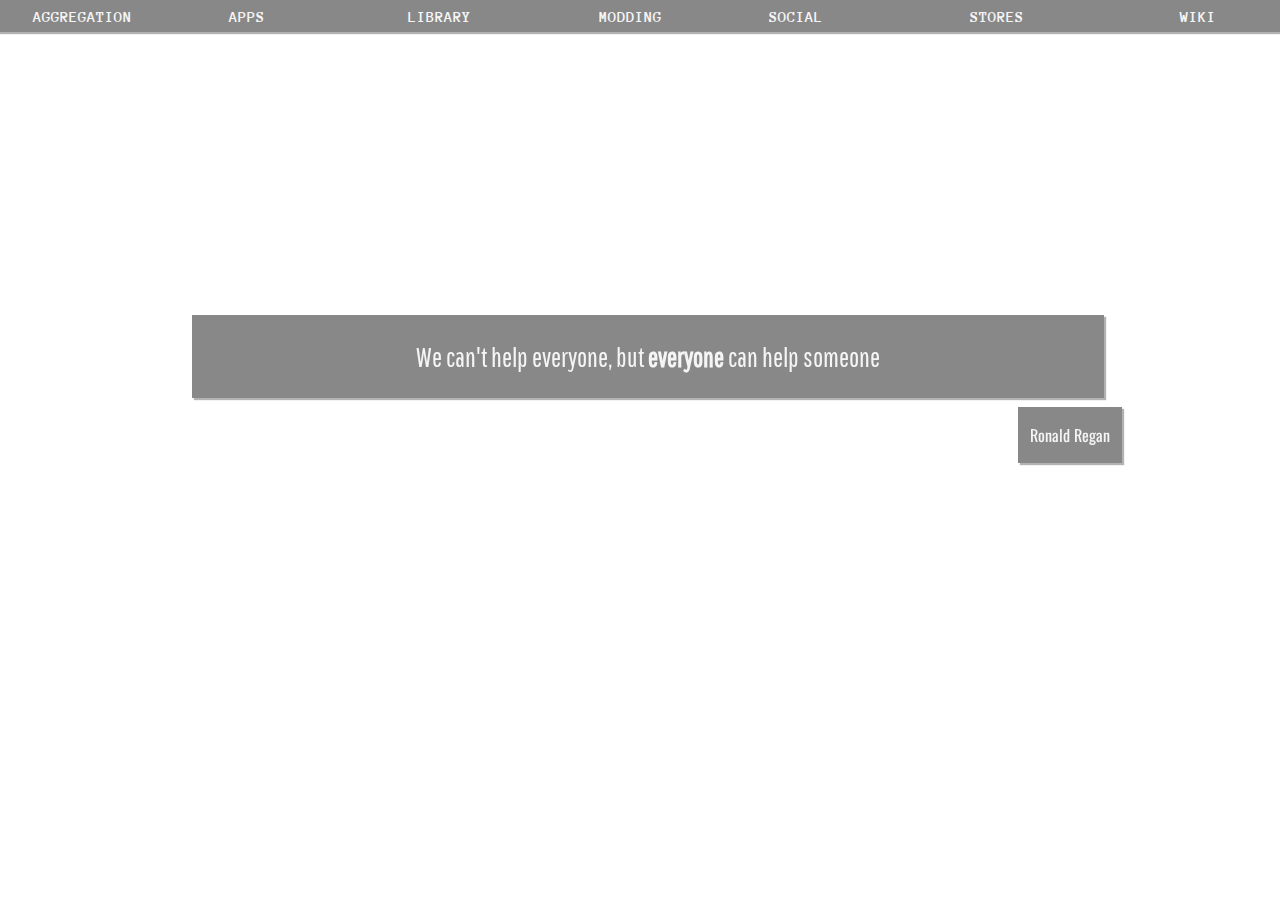
==== index.html @ 088cc0ea "Updated to v1.4" ====
<meta charset="UTF-8">
<html>
	<head>
		<title>New Tab</title>
	</head>
	<link href='http://fonts.googleapis.com/css?family=Pathway+Gothic+One' rel='stylesheet' type='text/css'>
	<link href='http://fonts.googleapis.com/css?family=Oswald:700' rel='stylesheet' type='text/css'>
	<link href='https://fonts.googleapis.com/css?family=Anonymous+Pro' rel='stylesheet' type='text/css'>
	<link href='newtab.css' rel='stylesheet' type='text/css'>
	<script type="text/javascript" src="markdown.min.js"></script>
	<script src="https://ajax.googleapis.com/ajax/libs/jquery/2.1.3/jquery.min.js"></script>
	<script type="text/javascript" src="jquery.adaptive-backgrounds.js"></script>
	<script type="text/javascript" src="Colour.js"></script>
	<script type="text/javascript" src="mersenne-twister.js"></script>
	<script>var m = new MersenneTwister();</script>
	<body>
		<img id="background" data-adaptive-background="1"/>
		<script type="text/javascript" src="background.js"></script>
		<div id="linkbar" class="material"></div>
		<div id="quote" class="material">
			<div id="source" class="material"></div>
		</div>
		<script type="text/javascript" src="newtab.js"></script>
	</body>
</html>
---- newtab.css ----
#quote {
	position: fixed;
	text-align: center;
	width: 70%;
	margin: auto;
	top: 35%;
	left: 15%;
	padding: 0 8px 0 8px;
	font-family: 'Pathway Gothic One', sans-serif;
	font-size: 20pt;
}

#source {
	position: absolute;
	text-align: right;
	top: 110%;
	right: -2%;
	font-family: 'Oswald', sans-serif;
	font-size: 12pt;
	padding: 0 12px 0 12px;
}

#linkbar {
	height: 20px;
	display: flex;
	flex-direction: row;
	width: 100%;
	padding: 6 0 6 0;
	background-color: #888;
	box-shadow: 0px 2px 1px 0 rgba(0,0,0,0.3);
	justify-content: space-around;
}

body {
	width: 100%;
	height: 100%;
	margin: 0 0 0 0;
	color: whitesmoke;
}

#background {
	position: fixed;
	/*width: auto;
	height: 100%;*/
	z-index: -10;
}

.linkTab {
	font-family: 'Anonymous Pro';
	text-transform: uppercase;
	padding: 2px 6px 2px 6px;
	font-weight: 800;
	text-align: center;
	flex-grow: 1;
	flex-basis: 0;
}

.linkTab .menuItem {
	padding: 2px 0 0 2px;
	font-weight: 400;
	white-space: nowrap;
	overflow: hidden;
	text-overflow: ellipsis;
	text-align: left;
}

@keyframes fadeInDown {
  0% {
    opacity: 0;
    transform: translate3d(0, -100%, 0);
  }

  100% {
    opacity: 1;
    transform: none;
  }
}

@-webkit-keyframes fadeInDown {
  0% {
    opacity: 0;
    -webkit-transform: translate3d(0, -100%, 0);
  }

  100% {
    opacity: 1;
    -webkit-transform: none;
  }
}


.linkTab .tabMenu {
	visibility: hidden;
	display: flex;
	flex-direction: column;
	animation: none;
	padding: 2px 6px 2px 6px;
	margin-left: -6px;
}

.linkTab:hover .tabMenu {
	visibility: visible;
	animation: fadeInDown .3s ease-in;
	-webkit-animation: fadeInDown .3s;
}

a {	color: whitesmoke; }

.menuItem img {
	margin-right: 3px;
}

/*Material shadow*/
.material, .linkTab:hover, .linkTab .tabMenu {
	background-color: #888;
	box-shadow: 2px 2px 1px 0 rgba(0,0,0,0.3);
}
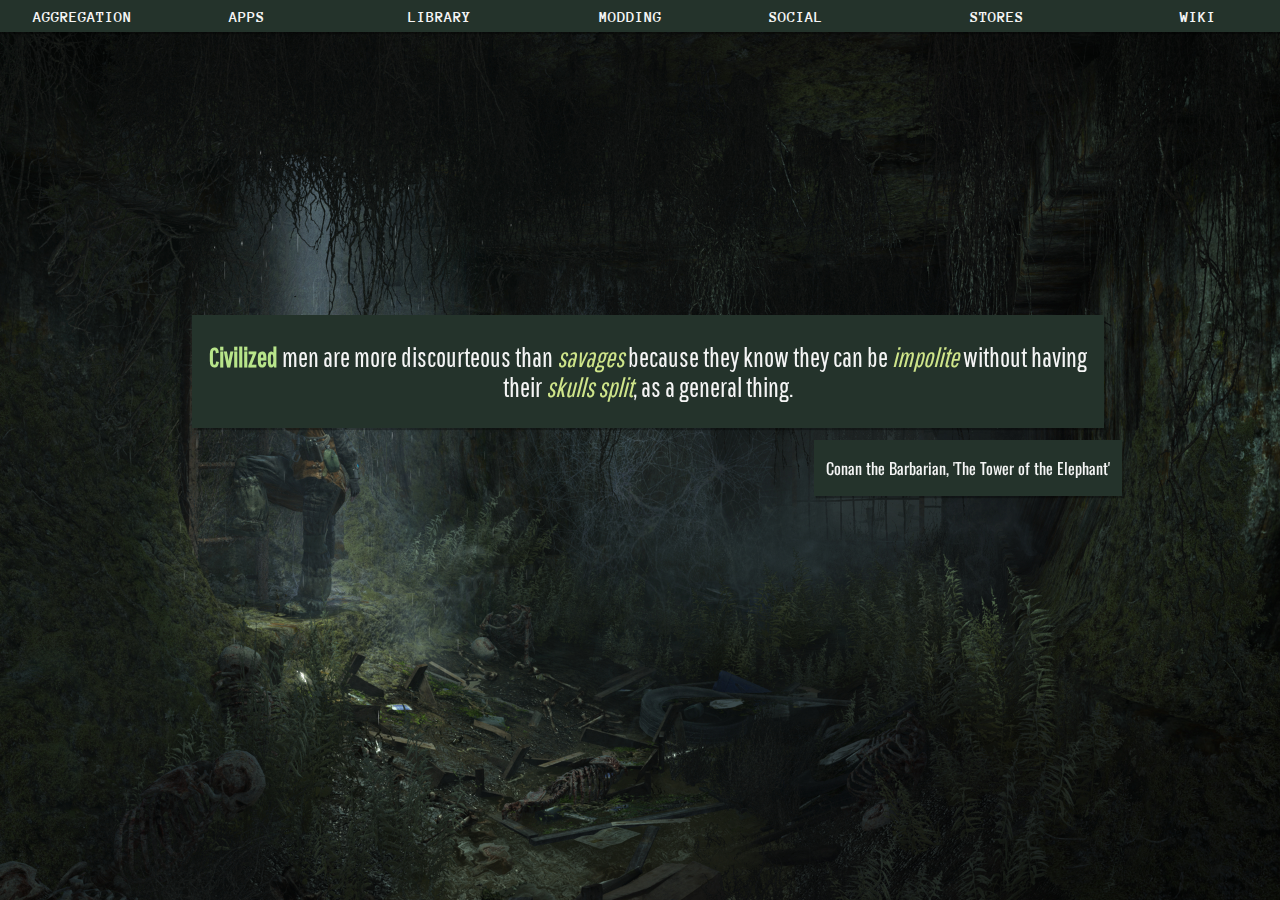
==== commit d0071def: "Updated for GitHub Pages" ====
--- a/index.html
+++ b/index.html
@@ -3,8 +3,8 @@
 	<head>
 		<title>New Tab</title>
 	</head>
-	<link href='http://fonts.googleapis.com/css?family=Pathway+Gothic+One' rel='stylesheet' type='text/css'>
-	<link href='http://fonts.googleapis.com/css?family=Oswald:700' rel='stylesheet' type='text/css'>
+	<link href='https://fonts.googleapis.com/css?family=Pathway+Gothic+One' rel='stylesheet' type='text/css'>
+	<link href='https://fonts.googleapis.com/css?family=Oswald:700' rel='stylesheet' type='text/css'>
 	<link href='https://fonts.googleapis.com/css?family=Anonymous+Pro' rel='stylesheet' type='text/css'>
 	<link href='newtab.css' rel='stylesheet' type='text/css'>
 	<script type="text/javascript" src="markdown.min.js"></script>
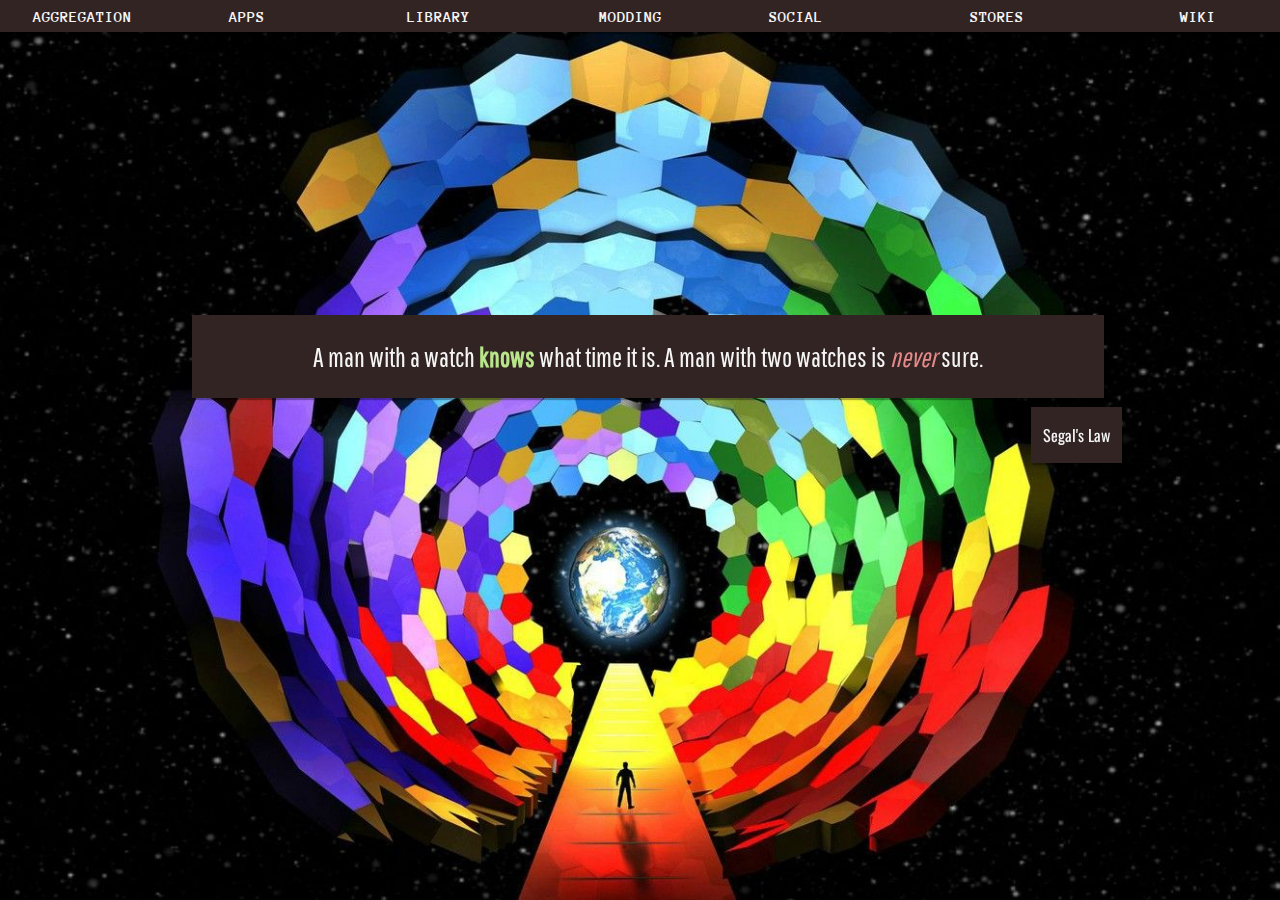
==== commit e8cf9a58: "Updated links" ====
--- a/index.html
+++ b/index.html
@@ -2,17 +2,17 @@
 <html>
 	<head>
 		<title>New Tab</title>
+		<link href='https://fonts.googleapis.com/css?family=Pathway+Gothic+One' rel='stylesheet' type='text/css'>
+		<link href='https://fonts.googleapis.com/css?family=Oswald:700' rel='stylesheet' type='text/css'>
+		<link href='https://fonts.googleapis.com/css?family=Anonymous+Pro' rel='stylesheet' type='text/css'>
+		<link href='newtab.css' rel='stylesheet' type='text/css'>
+		<script type="text/javascript" src="markdown.min.js"></script>
+		<script src="https://ajax.googleapis.com/ajax/libs/jquery/2.1.3/jquery.min.js"></script>
+		<script type="text/javascript" src="jquery.adaptive-backgrounds.js"></script>
+		<script type="text/javascript" src="Colour.js"></script>
+		<script type="text/javascript" src="mersenne-twister.js"></script>
+		<script>var m = new MersenneTwister();</script>
 	</head>
-	<link href='https://fonts.googleapis.com/css?family=Pathway+Gothic+One' rel='stylesheet' type='text/css'>
-	<link href='https://fonts.googleapis.com/css?family=Oswald:700' rel='stylesheet' type='text/css'>
-	<link href='https://fonts.googleapis.com/css?family=Anonymous+Pro' rel='stylesheet' type='text/css'>
-	<link href='newtab.css' rel='stylesheet' type='text/css'>
-	<script type="text/javascript" src="markdown.min.js"></script>
-	<script src="https://ajax.googleapis.com/ajax/libs/jquery/2.1.3/jquery.min.js"></script>
-	<script type="text/javascript" src="jquery.adaptive-backgrounds.js"></script>
-	<script type="text/javascript" src="Colour.js"></script>
-	<script type="text/javascript" src="mersenne-twister.js"></script>
-	<script>var m = new MersenneTwister();</script>
 	<body>
 		<img id="background" data-adaptive-background="1"/>
 		<script type="text/javascript" src="background.js"></script>
